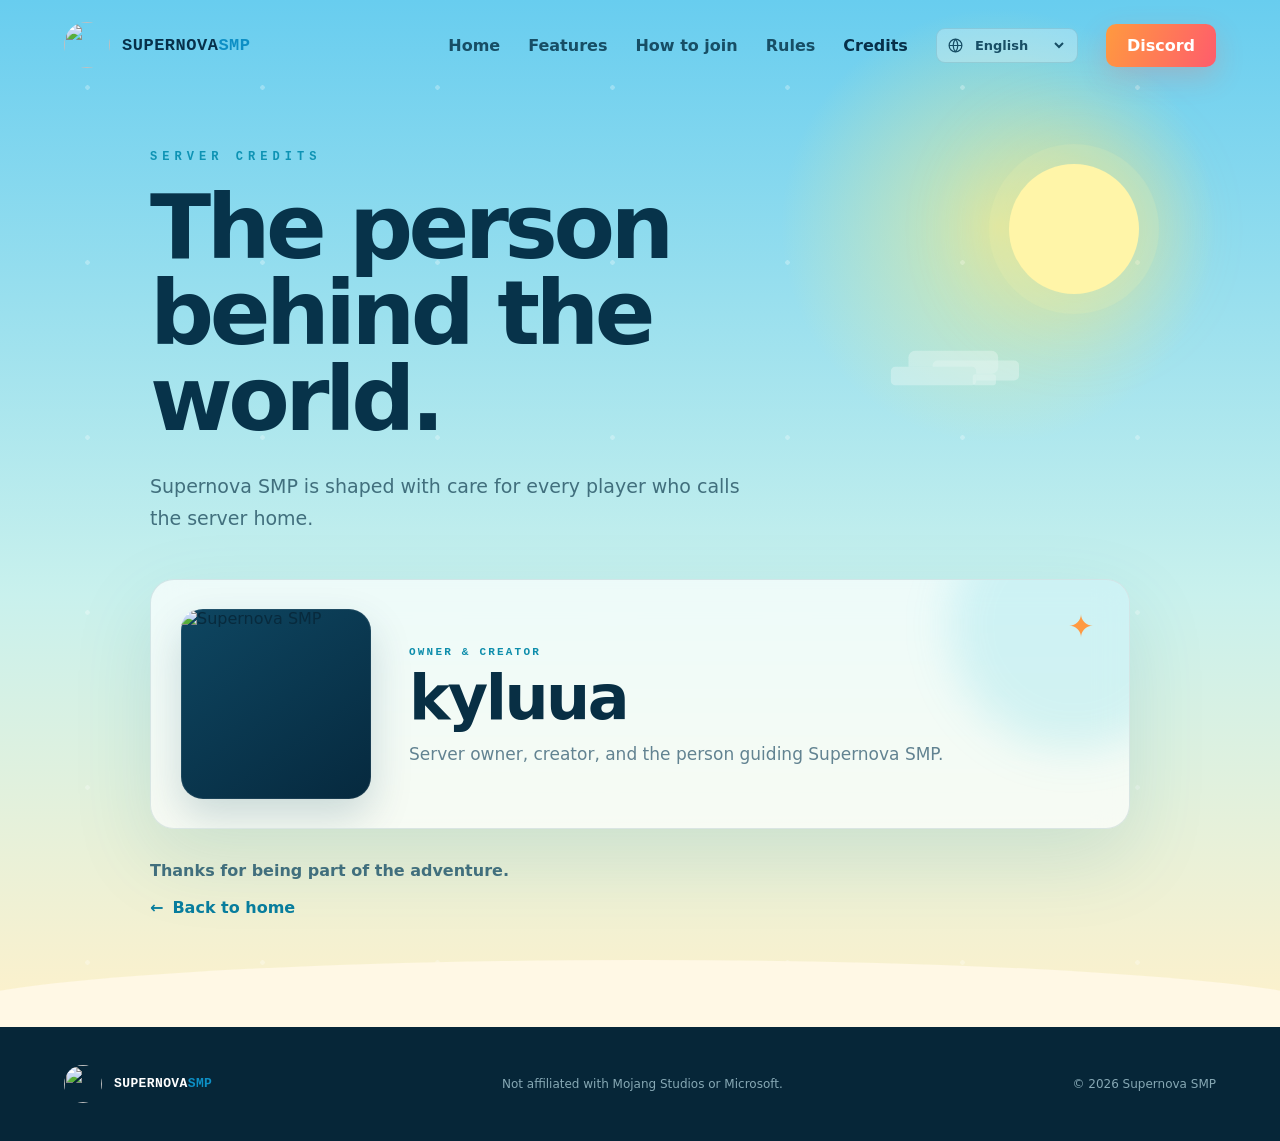
==== credits.html @ 2ab664e9 "Add files via upload" ====
<!doctype html>
<html lang="en">
  <head>
    <meta charset="UTF-8" />
    <meta name="viewport" content="width=device-width, initial-scale=1.0" />
    <meta name="description" content="Credits for the Supernova SMP Minecraft server." />
    <meta name="theme-color" content="#58ccf5" />
    <title>Credits — Supernova SMP</title>
    <link rel="icon" href="assets/supernova-mark.svg" type="image/svg+xml" />
    <link rel="stylesheet" href="styles.css" />
    <script src="script.js" defer></script>
  </head>
  <body data-page="credits">
    <a class="skip-link" href="#main">Skip to content</a>

    <header class="site-header" data-header>
      <a class="brand" href="index.html" aria-label="Supernova SMP home">
        <img src="assets/supernova-logo-transparent.png" alt="" width="46" height="46" />
        <span>SUPERNOVA<span>SMP</span></span>
      </a>

      <button class="menu-button" type="button" aria-label="Open navigation" aria-expanded="false" data-menu-button>
        <span></span><span></span>
      </button>

      <nav class="site-nav" aria-label="Main navigation" data-i18n-aria-label="mainNavigation" data-nav>
        <a href="index.html" data-i18n="navHome">Home</a>
        <a href="index.html#features" data-i18n="navFeatures">Features</a>
        <a href="index.html#join" data-i18n="navJoin">How to join</a>
        <a href="rules.html" data-i18n="navRules">Rules</a>
        <a class="active-link" href="credits.html" aria-current="page" data-i18n="navCredits">Credits</a>
        <div class="language-picker">
          <svg viewBox="0 0 24 24" aria-hidden="true"><circle cx="12" cy="12" r="9"/><path d="M3 12h18M12 3a14 14 0 0 1 0 18M12 3a14 14 0 0 0 0 18"/></svg>
          <label class="visually-hidden" for="language-select" data-i18n="languageLabel">Language</label>
          <select id="language-select" data-language-select aria-label="Language">
            <option value="en">English</option>
            <option value="de">Deutsch</option>
            <option value="es">Español</option>
            <option value="fr">Français</option>
            <option value="pt">Português</option>
          </select>
        </div>
        <a class="nav-cta" href="#" data-link="discord" data-i18n="navDiscord">Discord</a>
      </nav>
    </header>

    <main id="main" class="credits-main">
      <div class="credits-sun" aria-hidden="true"></div>
      <div class="cloud credits-cloud" aria-hidden="true"></div>
      <section class="credits-shell" aria-labelledby="credits-title">
        <div class="credits-heading reveal">
          <p class="kicker" data-i18n="creditsKicker">SERVER CREDITS</p>
          <h1 id="credits-title" data-i18n="creditsTitle">The person behind the world.</h1>
          <p data-i18n="creditsIntro">Supernova SMP is shaped with care for every player who calls the server home.</p>
        </div>

        <article class="owner-card reveal">
          <div class="owner-logo-wrap">
            <img src="assets/supernova-logo-transparent.png" alt="Supernova SMP" />
          </div>
          <div class="owner-details">
            <span class="owner-role" data-i18n="creditsRole">OWNER & CREATOR</span>
            <h2>kyluua</h2>
            <p data-i18n="creditsOwnerCopy">Server owner, creator, and the person guiding Supernova SMP.</p>
          </div>
          <span class="owner-sparkle" aria-hidden="true">✦</span>
        </article>

        <p class="credits-thanks reveal" data-i18n="creditsThanks">Thanks for being part of the adventure.</p>
        <a class="back-home reveal" href="index.html"><span>←</span> <b data-i18n="backHome">Back to home</b></a>
      </section>
    </main>

    <footer class="site-footer">
      <a class="brand footer-brand" href="index.html">
        <img src="assets/supernova-logo-transparent.png" alt="" width="38" height="38" />
        <span>SUPERNOVA<span>SMP</span></span>
      </a>
      <p data-i18n="disclaimer">Not affiliated with Mojang Studios or Microsoft.</p>
      <p>© <span data-year></span> Supernova SMP</p>
    </footer>

    <div class="toast" role="status" aria-live="polite" data-toast data-i18n="copiedToast">Server IP copied!</div>
  </body>
</html>
---- styles.css ----
:root {
  --ink: #070713;
  --ink-soft: #0d0d20;
  --cream: #fff0cf;
  --muted: #aaa8b8;
  --orange: #ff742d;
  --pink: #ff3f76;
  --violet: #8757ff;
  --cyan: #36d9ff;
  --border: rgba(255, 255, 255, 0.11);
}

* { box-sizing: border-box; }
html { scroll-behavior: smooth; }

body {
  margin: 0;
  background: var(--ink);
  color: #fff;
  font-family: "Outfit", system-ui, sans-serif;
  overflow-x: hidden;
}

a { color: inherit; text-decoration: none; }
button, a { -webkit-tap-highlight-color: transparent; }
button { font: inherit; }

.skip-link {
  position: fixed;
  z-index: 1000;
  top: 12px;
  left: 12px;
  padding: 10px 14px;
  color: var(--ink);
  background: var(--cream);
  border-radius: 8px;
  transform: translateY(-150%);
}
.skip-link:focus { transform: translateY(0); }

.site-header {
  position: fixed;
  z-index: 100;
  inset: 0 0 auto;
  display: flex;
  align-items: center;
  justify-content: space-between;
  height: 90px;
  padding: 0 clamp(24px, 5vw, 84px);
  transition: background .25s, border-color .25s, height .25s;
}

.site-header.scrolled {
  height: 72px;
  background: rgba(7, 7, 19, .82);
  border-bottom: 1px solid var(--border);
  backdrop-filter: blur(18px);
}

.brand {
  display: inline-flex;
  align-items: center;
  gap: 12px;
  font-family: "Space Mono", monospace;
  font-weight: 700;
  font-size: 17px;
  letter-spacing: .03em;
}

.brand img { border-radius: 11px; box-shadow: 0 0 30px rgba(255, 94, 78, .22); }
.brand > span > span { color: var(--orange); }

.site-nav { display: flex; align-items: center; gap: 40px; font-weight: 600; color: #c5c1c8; }
.site-nav a { transition: color .2s, transform .2s; }
.site-nav a:hover { color: #fff; transform: translateY(-1px); }
.site-nav .nav-cta {
  padding: 12px 21px;
  color: #fff;
  background: linear-gradient(110deg, var(--orange), var(--pink));
  border-radius: 10px;
  box-shadow: 0 10px 34px rgba(255, 63, 118, .25);
}

.menu-button { display: none; }

.hero {
  position: relative;
  isolation: isolate;
  min-height: 840px;
  height: 100svh;
  overflow: hidden;
  display: grid;
  place-items: center;
  padding: 100px 24px 155px;
  background:
    radial-gradient(circle at 50% 39%, rgba(255, 197, 96, .16) 0 2%, transparent 22%),
    radial-gradient(ellipse at 50% 77%, rgba(255, 42, 103, .38), transparent 45%),
    linear-gradient(180deg, #080817 0%, #0a0920 42%, #2a123d 69%, #df304d 91%, #ff782c 100%);
}

.hero::before {
  content: "";
  position: absolute;
  z-index: -2;
  inset: 0;
  opacity: .4;
  background-image:
    radial-gradient(circle, #fff 0 1px, transparent 1.5px),
    radial-gradient(circle, #9adfff 0 1px, transparent 1.5px);
  background-position: 0 0, 70px 110px;
  background-size: 180px 180px, 260px 260px;
  mask-image: linear-gradient(to bottom, #000 0 72%, transparent 95%);
}

.hero::after {
  content: "";
  position: absolute;
  z-index: -1;
  width: 720px;
  height: 720px;
  left: 50%;
  top: 48%;
  border-radius: 50%;
  transform: translate(-50%, -50%);
  border: 1px solid rgba(255,255,255,.05);
  box-shadow: inset 0 0 80px rgba(255, 117, 74, .07);
}

.nova-glow {
  position: absolute;
  z-index: -1;
  top: 28%;
  left: 50%;
  width: 180px;
  aspect-ratio: 1;
  transform: translate(-50%, -50%);
  border-radius: 50%;
  background: #fff5d1;
  opacity: .1;
  filter: blur(2px);
  box-shadow: 0 0 35px #fff, 0 0 120px 60px rgba(255, 88, 49, .5), 0 0 280px 150px rgba(172, 63, 255, .23);
  animation: pulse 5s ease-in-out infinite;
}

.orbit { position: absolute; z-index: -1; left: 50%; top: 43%; border: 1px solid rgba(255, 207, 161, .09); border-radius: 50%; transform: translate(-50%, -50%) rotate(-10deg); }
.orbit-one { width: min(88vw, 1050px); height: 330px; }
.orbit-two { width: min(70vw, 790px); height: 230px; transform: translate(-50%, -50%) rotate(14deg); }

@keyframes pulse { 50% { transform: translate(-50%, -50%) scale(1.12); opacity: .16; } }

.hero-content { position: relative; z-index: 3; width: min(100%, 1100px); text-align: center; margin-top: -10px; }
.eyebrow, .kicker {
  margin: 0 0 30px;
  color: #ff9d57;
  font-family: "Space Mono", monospace;
  font-size: 12px;
  font-weight: 700;
  letter-spacing: .42em;
}
.eyebrow { display: flex; align-items: center; justify-content: center; gap: 22px; }
.eyebrow span { width: 54px; height: 1px; background: linear-gradient(90deg, transparent, var(--orange)); }
.eyebrow span:last-child { transform: rotate(180deg); }

.hero h1 { margin: 0; line-height: .78; }
.hero h1 > span {
  display: block;
  color: var(--cream);
  font-family: Impact, Haettenschweiler, "Arial Narrow Bold", sans-serif;
  font-size: clamp(70px, 13.7vw, 210px);
  font-weight: 900;
  letter-spacing: -.035em;
  transform: scaleX(1.04);
  background: linear-gradient(180deg, #fff0c6 7%, #ffd28b 38%, #ff862e 62%, #ff3f68 88%);
  -webkit-background-clip: text;
  background-clip: text;
  -webkit-text-fill-color: transparent;
  filter: drop-shadow(0 18px 28px rgba(255, 74, 65, .25));
}
.hero h1 small {
  display: block;
  margin-top: 32px;
  color: rgba(255,255,255,.55);
  font-family: "Space Mono", monospace;
  font-size: 11px;
  letter-spacing: .62em;
}

.hero-copy { max-width: 680px; margin: 28px auto 36px; color: #d2ccd3; font-size: clamp(17px, 1.5vw, 21px); line-height: 1.65; }
.server-wrap { width: min(100%, 560px); margin: 0 auto; }
.server-label { margin: 0 0 10px; color: rgba(255,255,255,.4); font-family: "Space Mono", monospace; font-size: 10px; letter-spacing: .34em; }

.server-address {
  width: 100%;
  min-height: 76px;
  padding: 0 0 0 27px;
  display: grid;
  grid-template-columns: 1fr auto;
  align-items: center;
  overflow: hidden;
  border: 1px solid rgba(255,255,255,.14);
  border-radius: 15px;
  color: var(--cream);
  background: rgba(7,7,24,.58);
  box-shadow: 0 18px 60px rgba(10,0,23,.28);
  font-family: "Space Mono", monospace;
  font-weight: 700;
  font-size: clamp(16px, 2.2vw, 22px);
  cursor: pointer;
  backdrop-filter: blur(12px);
  transition: border-color .2s, transform .2s;
}
.server-address:hover { border-color: rgba(255,145,91,.65); transform: translateY(-2px); }
.copy-action {
  align-self: stretch;
  display: flex;
  align-items: center;
  gap: 9px;
  padding: 0 25px;
  color: #fff;
  background: linear-gradient(110deg, var(--orange), var(--pink));
  font-family: "Outfit", sans-serif;
  font-size: 13px;
  letter-spacing: .08em;
  text-transform: uppercase;
}
.copy-action svg { width: 18px; fill: none; stroke: currentColor; stroke-width: 1.8; }

.quick-links { display: flex; justify-content: center; flex-wrap: wrap; gap: 12px; margin-top: 18px; }
.quick-link {
  min-width: 145px;
  padding: 14px 20px;
  display: inline-flex;
  justify-content: center;
  align-items: center;
  gap: 9px;
  border: 1px solid var(--border);
  border-radius: 11px;
  background: rgba(10,10,33,.48);
  color: #e7e4ec;
  font-size: 13px;
  font-weight: 700;
  text-transform: uppercase;
  letter-spacing: .06em;
  backdrop-filter: blur(10px);
  transition: transform .2s, background .2s, border-color .2s;
}
.quick-link:hover { transform: translateY(-3px); background: rgba(255,255,255,.1); border-color: rgba(255,255,255,.25); }
.quick-link svg { width: 19px; height: 19px; fill: none; stroke: currentColor; stroke-width: 1.8; stroke-linecap: round; stroke-linejoin: round; }

.world-edge { position: absolute; z-index: 2; left: 0; right: 0; bottom: -2px; height: 120px; pointer-events: none; }
.terrain { position: absolute; inset: 0; }
.terrain-back { background: #13132b; clip-path: polygon(0 78%, 6% 43%, 10% 62%, 15% 18%, 21% 55%, 27% 9%, 33% 55%, 39% 22%, 45% 60%, 51% 12%, 58% 51%, 65% 25%, 72% 60%, 79% 14%, 86% 57%, 93% 30%, 100% 53%, 100% 100%, 0 100%); opacity: .72; }
.terrain-front { background: var(--ink); clip-path: polygon(0 67%, 5% 85%, 11% 41%, 17% 73%, 24% 30%, 30% 75%, 36% 46%, 42% 82%, 49% 40%, 55% 76%, 62% 33%, 69% 74%, 76% 46%, 83% 82%, 90% 39%, 96% 72%, 100% 56%, 100% 100%, 0 100%); }
.scroll-cue { position: absolute; z-index: 4; bottom: 22px; left: clamp(24px, 5vw, 84px); display: flex; align-items: center; gap: 12px; color: rgba(255,255,255,.48); font-family: "Space Mono", monospace; font-size: 9px; letter-spacing: .3em; }
.scroll-cue span { font-size: 17px; animation: bounce 1.8s infinite; }
@keyframes bounce { 50% { transform: translateY(5px); } }

.section { padding: 130px clamp(24px, 7vw, 120px); }
.feature-section { background: var(--ink); }
.section-heading { max-width: 760px; margin-bottom: 65px; }
.kicker { margin-bottom: 20px; }
.section h2 { margin: 0; font-size: clamp(45px, 6vw, 82px); letter-spacing: -.045em; line-height: .98; }
.section h2 em { color: var(--orange); font-style: normal; }
.section-heading > p:last-child, .join-content > p { color: var(--muted); font-size: 18px; line-height: 1.7; }
.section-heading > p:last-child { max-width: 630px; }

.feature-grid { display: grid; grid-template-columns: repeat(3, 1fr); gap: 18px; }
.feature-card {
  position: relative;
  min-height: 365px;
  padding: 34px;
  overflow: hidden;
  border: 1px solid var(--border);
  border-radius: 20px;
  background: linear-gradient(145deg, rgba(255,255,255,.055), rgba(255,255,255,.015));
}
.feature-card::after { content: ""; position: absolute; width: 180px; height: 180px; right: -70px; top: -70px; border-radius: 50%; background: rgba(255,100,53,.12); filter: blur(35px); }
.feature-card.featured { background: linear-gradient(145deg, #261747, #121225); border-color: rgba(146,91,255,.3); transform: translateY(-22px); }
.feature-number { color: rgba(255,255,255,.28); font-family: "Space Mono", monospace; font-size: 11px; letter-spacing: .18em; }
.pixel-icon { width: 82px; height: 82px; margin: 52px 0 34px; position: relative; }
.pixel-icon::before, .pixel-icon::after { content: ""; position: absolute; }
.diamond::before { inset: 10px; background: linear-gradient(135deg, var(--cyan), #2678ff 55%, #714dff); clip-path: polygon(50% 0, 100% 40%, 50% 100%, 0 40%); filter: drop-shadow(0 12px 20px rgba(54,217,255,.28)); }
.diamond::after { inset: 19px 25px 32px; border-left: 2px solid rgba(255,255,255,.6); transform: skew(-23deg); }
.planet::before { width: 58px; height: 58px; left: 12px; top: 12px; border-radius: 50%; background: linear-gradient(145deg, #ffe08d, var(--orange) 60%, var(--pink)); box-shadow: inset -10px -10px 0 rgba(111,31,97,.27), 0 0 30px rgba(255,86,61,.25); }
.planet::after { width: 80px; height: 24px; top: 29px; left: 1px; border: 3px solid #d78aff; border-radius: 50%; transform: rotate(-13deg); }
.shield::before { inset: 6px 12px; background: linear-gradient(145deg, #ffbd55, var(--pink)); clip-path: polygon(50% 0, 88% 15%, 82% 70%, 50% 100%, 18% 70%, 12% 15%); filter: drop-shadow(0 10px 18px rgba(255,63,118,.25)); }
.shield::after { width: 13px; height: 24px; border-right: 4px solid #fff3d6; border-bottom: 4px solid #fff3d6; transform: rotate(45deg); left: 34px; top: 22px; }
.feature-card h3 { margin: 0 0 12px; font-size: 25px; }
.feature-card p { margin: 0; color: var(--muted); line-height: 1.65; }

.join-section {
  position: relative;
  isolation: isolate;
  display: grid;
  grid-template-columns: 1.2fr .8fr;
  gap: clamp(50px, 8vw, 120px);
  align-items: center;
  min-height: 650px;
  overflow: hidden;
  background:
    radial-gradient(circle at 18% 50%, rgba(255, 88, 45, .18), transparent 32%),
    linear-gradient(135deg, #0c0b20, #11102b);
  border-top: 1px solid var(--border);
  border-bottom: 1px solid var(--border);
}
.join-section::before { content: ""; position: absolute; z-index: -2; inset: 0; background-image: linear-gradient(rgba(255,255,255,.022) 1px, transparent 1px), linear-gradient(90deg, rgba(255,255,255,.022) 1px, transparent 1px); background-size: 38px 38px; mask-image: linear-gradient(90deg, #000, transparent 75%); }
.join-orb { position: absolute; z-index: -1; width: 420px; height: 420px; left: -155px; top: 50%; transform: translateY(-50%); border-radius: 50%; background: radial-gradient(circle at 65% 35%, #ffe1a4 0 3%, #ff7a2f 17%, #e92c63 48%, #6d2d98 70%, transparent 71%); box-shadow: 0 0 100px rgba(255,53,81,.17); opacity: .55; }
.join-content { max-width: 670px; }
.join-content > p { max-width: 550px; }
.large-copy { display: flex; align-items: center; gap: 28px; margin-top: 28px; padding: 17px 21px 17px 24px; border: 1px solid rgba(255,255,255,.15); border-radius: 13px; background: rgba(7,7,19,.62); color: var(--cream); font-family: "Space Mono", monospace; font-size: 16px; font-weight: 700; cursor: pointer; }
.large-copy span:last-child { padding: 8px 11px; border-radius: 7px; color: #fff; background: linear-gradient(110deg, var(--orange), var(--pink)); font-family: "Outfit", sans-serif; font-size: 11px; letter-spacing: .08em; text-transform: uppercase; }
.text-link { display: inline-block; margin-top: 26px; color: #d9baff; font-weight: 700; }
.text-link span { margin-left: 5px; }
.join-steps { list-style: none; display: grid; gap: 17px; margin: 0; padding: 0; }
.join-steps li { display: flex; align-items: center; gap: 20px; padding: 21px; border: 1px solid var(--border); border-radius: 15px; background: rgba(255,255,255,.035); }
.join-steps li > span { flex: 0 0 48px; display: grid; place-items: center; aspect-ratio: 1; border-radius: 11px; color: var(--cream); background: linear-gradient(145deg, rgba(255,125,56,.3), rgba(255,63,118,.12)); font-family: "Space Mono", monospace; font-weight: 700; }
.join-steps strong, .join-steps small { display: block; }
.join-steps strong { margin-bottom: 4px; font-size: 17px; }
.join-steps small { color: var(--muted); font-size: 14px; }

.site-footer { display: flex; align-items: center; justify-content: space-between; gap: 30px; padding: 38px clamp(24px, 5vw, 84px); background: #060610; color: #716f7c; font-size: 12px; }
.footer-brand { color: #fff; font-size: 13px; }

.toast { position: fixed; z-index: 200; left: 50%; bottom: 28px; padding: 13px 19px; border: 1px solid rgba(255,255,255,.16); border-radius: 10px; background: #18172a; color: #fff; font-weight: 600; box-shadow: 0 16px 50px rgba(0,0,0,.4); transform: translate(-50%, 120px); opacity: 0; transition: transform .3s, opacity .3s; }
.toast.show { transform: translate(-50%, 0); opacity: 1; }

.reveal { opacity: 0; transform: translateY(24px); transition: opacity .7s ease, transform .7s ease; }
.reveal.visible { opacity: 1; transform: translateY(0); }

@media (max-width: 900px) {
  .site-header { height: 76px; padding-inline: 22px; }
  .menu-button { position: relative; z-index: 2; display: block; width: 42px; height: 42px; border: 1px solid var(--border); border-radius: 9px; background: rgba(255,255,255,.04); }
  .menu-button span { position: absolute; left: 11px; width: 18px; height: 2px; background: #fff; transition: transform .2s, top .2s; }
  .menu-button span:first-child { top: 15px; }
  .menu-button span:last-child { top: 24px; }
  .menu-button[aria-expanded="true"] span:first-child { top: 20px; transform: rotate(45deg); }
  .menu-button[aria-expanded="true"] span:last-child { top: 20px; transform: rotate(-45deg); }
  .site-nav { position: fixed; inset: 0; display: grid; place-content: center; gap: 28px; background: rgba(7,7,19,.97); font-size: 25px; text-align: center; transform: translateY(-100%); opacity: 0; transition: transform .3s, opacity .3s; }
  .site-nav.open { transform: translateY(0); opacity: 1; }
  .site-nav .nav-cta { font-size: 17px; }
  .hero { min-height: 790px; padding-bottom: 145px; }
  .feature-grid { grid-template-columns: 1fr; }
  .feature-card { min-height: 310px; }
  .feature-card.featured { transform: none; }
  .pixel-icon { margin: 38px 0 25px; }
  .join-section { grid-template-columns: 1fr; }
}

@media (max-width: 560px) {
  .brand { font-size: 14px; gap: 9px; }
  .brand img { width: 39px; height: 39px; }
  .hero { min-height: 760px; padding-inline: 17px; }
  .eyebrow { gap: 11px; font-size: 9px; letter-spacing: .28em; }
  .eyebrow span { width: 24px; }
  .hero h1 > span { font-size: clamp(52px, 18vw, 90px); }
  .hero h1 small { margin-top: 25px; font-size: 8px; letter-spacing: .45em; }
  .hero-copy { margin-top: 24px; font-size: 16px; }
  .server-address { min-height: 66px; padding-left: 15px; font-size: 14px; }
  .copy-action { padding: 0 15px; }
  .copy-action > span { display: none; }
  .quick-link { min-width: 0; flex: 1 1 30%; padding-inline: 10px; font-size: 11px; }
  .quick-link svg { width: 16px; }
  .scroll-cue { display: none; }
  .section { padding: 90px 20px; }
  .section-heading { margin-bottom: 40px; }
  .feature-card { padding: 27px; }
  .join-orb { opacity: .28; }
  .large-copy { width: 100%; justify-content: space-between; gap: 12px; font-size: 13px; padding-left: 15px; }
  .large-copy span:last-child { font-size: 9px; }
  .site-footer { flex-direction: column; text-align: center; }
}

@media (prefers-reduced-motion: reduce) {
  *, *::before, *::after { scroll-behavior: auto !important; animation-duration: .01ms !important; animation-iteration-count: 1 !important; transition-duration: .01ms !important; }
  .reveal { opacity: 1; transform: none; }
}

/* ─────────────────────────────────────────────
   SUMMER SEASON THEME
   These overrides turn the base layout into a
   bright, blocky Minecraft beach getaway.
   ───────────────────────────────────────────── */
:root {
  --ink: #07283b;
  --ink-soft: #0b3b54;
  --cream: #fff9d8;
  --muted: #628394;
  --orange: #ff8b3d;
  --pink: #ff5f6d;
  --violet: #178ed0;
  --cyan: #25cfe8;
  --border: rgba(7, 64, 88, .13);
  --sand: #f8dea3;
}

body { background: #fffaf0; color: #082a3d; }
.site-header { color: #07304a; }
.site-header.scrolled {
  background: rgba(245, 252, 249, .88);
  border-color: rgba(7, 64, 88, .1);
  box-shadow: 0 8px 30px rgba(3, 79, 106, .08);
}
.brand img {
  object-fit: cover;
  border-radius: 50%;
  mix-blend-mode: normal;
  box-shadow: none;
}
.brand > span > span { color: #0d8fc5; }
.site-nav { gap: 28px; color: #174e65; }
.site-nav a:hover { color: #052f46; }
.site-nav .nav-cta {
  color: #fff;
  background: linear-gradient(110deg, #ff9a3f, #ff5c6c);
  box-shadow: 0 10px 28px rgba(255, 102, 82, .24);
}
.language-picker {
  display: inline-flex;
  align-items: center;
  gap: 7px;
  padding: 8px 10px;
  border: 1px solid rgba(7, 64, 88, .13);
  border-radius: 9px;
  background: rgba(255,255,255,.28);
}
.language-picker svg {
  width: 17px;
  height: 17px;
  fill: none;
  stroke: currentColor;
  stroke-width: 1.7;
}
.language-picker select {
  max-width: 104px;
  border: 0;
  outline: 0;
  color: inherit;
  background: transparent;
  font: inherit;
  font-size: 13px;
  font-weight: 700;
  cursor: pointer;
}
.language-picker option { color: #082d42; background: #fff; }
.eyebrow b, .scroll-cue b, .text-link b { font: inherit; }

.hero {
  min-height: 900px;
  padding-top: 92px;
  padding-bottom: 175px;
  background:
    linear-gradient(180deg, rgba(255,255,255,.18), transparent 28%),
    linear-gradient(180deg, #45b9ed 0%, #79d9f3 37%, #c7eff1 59%, #ffd092 80%, #ff9d67 100%);
}
.hero::before {
  opacity: .22;
  background-image:
    radial-gradient(circle, #fff 0 2px, transparent 2.5px),
    radial-gradient(circle, #fff 0 1px, transparent 1.5px);
  background-position: 30px 40px, 80px 130px;
  background-size: 210px 210px, 150px 150px;
  mask-image: linear-gradient(to bottom, #000, transparent 66%);
}
.hero::after {
  width: 620px;
  height: 620px;
  top: 38%;
  border-color: rgba(255,255,255,.17);
  box-shadow: 0 0 0 80px rgba(255,255,255,.025), 0 0 0 160px rgba(255,255,255,.018);
}
.hero-content { margin-top: 2px; width: min(100%, 920px); }
.eyebrow { margin-bottom: 12px; color: #075a7c; text-shadow: 0 1px rgba(255,255,255,.3); }
.eyebrow span { background: linear-gradient(90deg, transparent, #137ca0); }
.hero-logo {
  display: block;
  width: clamp(310px, 41vw, 475px);
  max-height: 48vh;
  object-fit: contain;
  margin: -14px auto -18px;
  mix-blend-mode: normal;
  filter: drop-shadow(0 23px 28px rgba(4, 76, 105, .19));
}
.visually-hidden {
  position: absolute !important;
  width: 1px !important;
  height: 1px !important;
  padding: 0 !important;
  margin: -1px !important;
  overflow: hidden !important;
  clip: rect(0, 0, 0, 0) !important;
  white-space: nowrap !important;
  border: 0 !important;
}
.hero-copy {
  max-width: 650px;
  margin-top: 10px;
  margin-bottom: 24px;
  color: #174f65;
  font-weight: 600;
  text-shadow: 0 1px rgba(255,255,255,.35);
}
.server-label { color: rgba(7, 48, 73, .56); }
.server-address {
  color: #0a3b54;
  background: rgba(255,255,255,.7);
  border-color: rgba(7, 84, 112, .16);
  box-shadow: 0 18px 55px rgba(7, 99, 128, .12);
}
.server-address:hover { border-color: rgba(8, 139, 176, .5); }
.copy-action { background: linear-gradient(110deg, #ff9b3d, #ff5f6d); }
.quick-link {
  color: #0b4b66;
  background: rgba(255,255,255,.6);
  border-color: rgba(7, 86, 113, .12);
  box-shadow: 0 8px 20px rgba(0, 106, 137, .07);
}
.quick-link:hover { background: rgba(255,255,255,.85); border-color: rgba(7, 86, 113, .25); }

.sun {
  position: absolute;
  z-index: -1;
  top: 18%;
  right: 12%;
  width: 118px;
  aspect-ratio: 1;
  border-radius: 50%;
  background: #fff6b1;
  box-shadow: 0 0 0 18px rgba(255,246,177,.1), 0 0 65px 32px rgba(255,232,119,.38);
  animation: pulse 5s ease-in-out infinite;
}
.cloud {
  position: absolute;
  z-index: -1;
  width: 155px;
  height: 34px;
  border-radius: 8px;
  background: rgba(255,255,255,.55);
  box-shadow: 36px -25px 0 4px rgba(255,255,255,.55), 77px -10px 0 1px rgba(255,255,255,.55);
}
.cloud::after { content: ""; position: absolute; right: -36px; bottom: 0; width: 42px; height: 20px; border-radius: 5px; background: rgba(255,255,255,.55); }
.cloud-one { left: 8%; top: 24%; transform: scale(.75); }
.cloud-two { right: 17%; top: 39%; transform: scale(.48); opacity: .65; }
.cloud-three { left: 20%; top: 50%; transform: scale(.32); opacity: .42; }
.palm {
  position: absolute;
  z-index: 1;
  bottom: 75px;
  width: 230px;
  height: 340px;
  opacity: .34;
  transform-origin: bottom;
}
.palm::before {
  content: "";
  position: absolute;
  width: 34px;
  height: 265px;
  left: 105px;
  bottom: 0;
  background: #764326;
  clip-path: polygon(20% 0, 100% 0, 65% 100%, 38% 100%);
}
.palm::after {
  content: "";
  position: absolute;
  width: 230px;
  height: 145px;
  left: 20px;
  top: 0;
  background: #187c57;
  clip-path: polygon(50% 43%, 2% 15%, 39% 47%, 7% 70%, 44% 55%, 27% 100%, 52% 59%, 72% 100%, 61% 53%, 100% 75%, 66% 45%, 98% 14%);
}
.palm-left { left: -42px; transform: rotate(-8deg); }
.palm-right { right: -32px; transform: scaleX(-1) rotate(-7deg); }

.world-edge { height: 155px; }
.island { position: absolute; z-index: 1; bottom: 68px; height: 48px; background: #a8c871; opacity: .55; }
.island-left { left: -2%; width: 25%; clip-path: polygon(0 60%, 15% 37%, 27% 44%, 43% 9%, 58% 40%, 71% 22%, 86% 58%, 100% 70%, 100% 100%, 0 100%); }
.island-right { right: -2%; width: 28%; clip-path: polygon(0 69%, 18% 44%, 38% 54%, 50% 12%, 64% 42%, 81% 27%, 100% 56%, 100% 100%, 0 100%); }
.wave { position: absolute; left: -3%; width: 106%; height: 80px; border-radius: 50% 50% 0 0; }
.wave-one { z-index: 2; bottom: 34px; background: rgba(21, 181, 207, .68); clip-path: polygon(0 47%, 6% 33%, 13% 47%, 21% 28%, 31% 48%, 42% 23%, 52% 50%, 64% 31%, 75% 52%, 86% 28%, 94% 44%, 100% 31%, 100% 100%, 0 100%); }
.wave-two { z-index: 3; bottom: 9px; background: #28bdd1; clip-path: polygon(0 39%, 7% 50%, 15% 31%, 25% 48%, 36% 28%, 48% 47%, 59% 26%, 70% 45%, 81% 30%, 91% 49%, 100% 35%, 100% 100%, 0 100%); }
.wave-two::before { content: ""; position: absolute; inset: 20px 0 auto; height: 5px; background: repeating-linear-gradient(90deg, transparent 0 5%, rgba(255,255,255,.55) 5% 9%, transparent 9% 15%); }
.sand-edge { position: absolute; z-index: 4; left: -2%; right: -2%; bottom: -32px; height: 72px; border-radius: 50% 50% 0 0; background: #fff7df; }
.scroll-cue { color: rgba(7, 65, 89, .55); }

.feature-section { background: #fff7df; }
.kicker { color: #0e93b4; }
.section h2 { color: #082d42; }
.section h2 em { color: #ff7d43; }
.section-heading > p:last-child, .join-content > p { color: var(--muted); }
.feature-card {
  border-color: rgba(7, 74, 96, .1);
  background: rgba(255,255,255,.7);
  box-shadow: 0 24px 65px rgba(26, 106, 119, .08);
}
.feature-card::after { background: rgba(51, 201, 218, .15); }
.feature-card.featured {
  color: #07344b;
  background: linear-gradient(145deg, #d5f6ed, #e6fbff);
  border-color: rgba(19, 174, 190, .22);
}
.feature-number { color: rgba(7, 67, 91, .34); }
.feature-card p { color: #668695; }
.planet::before { background: linear-gradient(145deg, #fff6a0, #ffad46 60%, #ff6d62); }
.planet::after { border-color: #16aac1; }

.join-section {
  background:
    radial-gradient(circle at 15% 48%, rgba(255, 194, 76, .38), transparent 31%),
    linear-gradient(135deg, #d8f7ee, #d4f2fa);
  border-color: rgba(7, 69, 93, .1);
}
.join-section::before { background-image: linear-gradient(rgba(7,81,101,.035) 1px, transparent 1px), linear-gradient(90deg, rgba(7,81,101,.035) 1px, transparent 1px); }
.join-orb { background: radial-gradient(circle at 65% 35%, #fff9c2 0 4%, #ffd34e 28%, #ff984b 64%, transparent 65%); box-shadow: 0 0 100px rgba(255, 178, 53, .25); opacity: .75; }
.large-copy { color: #073a52; background: rgba(255,255,255,.7); border-color: rgba(7, 69, 93, .13); }
.text-link { color: #087c9f; }
.join-steps li { color: #092f43; background: rgba(255,255,255,.62); border-color: rgba(7, 69, 93, .1); }
.join-steps li > span { color: #07415c; background: linear-gradient(145deg, rgba(255,191,73,.55), rgba(255,111,84,.22)); }
.join-steps small { color: #6e8b96; }
.site-footer { background: #062638; color: #86a8b4; }
.footer-brand { color: #fff; }
.footer-brand img { mix-blend-mode: normal; }
.toast { background: #07364e; }

@media (max-width: 900px) {
  .site-nav { color: #fff; background: rgba(5, 44, 64, .97); }
  .site-nav a:hover { color: #fff; }
  .menu-button { background: rgba(255,255,255,.32); border-color: rgba(7, 64, 88, .15); }
  .menu-button span { background: #07334a; }
  .site-header:has(.site-nav.open) .menu-button span { background: #fff; }
  .language-picker { justify-self: center; background: rgba(255,255,255,.08); border-color: rgba(255,255,255,.16); }
  .language-picker select { max-width: 130px; }
  .hero { min-height: 830px; }
  .palm { opacity: .2; }
}

@media (max-width: 560px) {
  .hero { min-height: 800px; padding-top: 82px; padding-bottom: 145px; }
  .hero-logo { width: min(90vw, 350px); margin-top: -10px; margin-bottom: -12px; }
  .hero-copy { margin-top: 7px; }
  .sun { width: 78px; top: 16%; right: 7%; }
  .cloud-one { left: -11%; top: 28%; transform: scale(.45); }
  .palm { width: 160px; height: 240px; bottom: 78px; }
  .palm::before { left: 75px; width: 25px; height: 185px; }
  .palm::after { width: 165px; height: 105px; }
  .palm-left { left: -75px; }
  .palm-right { right: -70px; }
}

/* Credits page */
.site-nav .active-link { color: #07304a; }
.credits-main {
  position: relative;
  isolation: isolate;
  min-height: calc(100svh - 112px);
  overflow: hidden;
  padding: 150px clamp(24px, 8vw, 130px) 110px;
  background:
    radial-gradient(circle at 78% 22%, rgba(255, 238, 135, .62), transparent 17%),
    linear-gradient(180deg, #68cdef 0%, #c9f1ed 58%, #fff1ca 100%);
}
.credits-main::before {
  content: "";
  position: absolute;
  z-index: -2;
  inset: 0;
  opacity: .28;
  background-image: radial-gradient(circle, #fff 0 2px, transparent 2.5px);
  background-size: 175px 175px;
}
.credits-main::after {
  content: "";
  position: absolute;
  z-index: -1;
  left: -5%;
  right: -5%;
  bottom: -38px;
  height: 105px;
  border-radius: 50% 50% 0 0;
  background: #fff8e5;
}
.credits-sun {
  position: absolute;
  z-index: -1;
  right: 11%;
  top: 16%;
  width: 130px;
  aspect-ratio: 1;
  border-radius: 50%;
  background: #fff5a8;
  box-shadow: 0 0 0 20px rgba(255,245,168,.13), 0 0 70px 34px rgba(255,224,105,.28);
}
.credits-cloud { right: 21%; top: 35%; transform: scale(.55); opacity: .55; }
.credits-shell { width: min(100%, 980px); margin: 0 auto; }
.credits-heading { max-width: 760px; }
.credits-heading h1 {
  margin: 0;
  max-width: 760px;
  color: #07334a;
  font-size: clamp(52px, 7vw, 94px);
  line-height: .96;
  letter-spacing: -.05em;
}
.credits-heading > p:last-child {
  max-width: 620px;
  margin: 28px 0 44px;
  color: #416f7d;
  font-size: 19px;
  line-height: 1.7;
}
.owner-card {
  position: relative;
  display: grid;
  grid-template-columns: 190px 1fr;
  align-items: center;
  gap: 38px;
  min-height: 250px;
  padding: 28px 48px 28px 30px;
  overflow: hidden;
  border: 1px solid rgba(6, 78, 102, .12);
  border-radius: 24px;
  background: rgba(255,255,255,.68);
  box-shadow: 0 28px 80px rgba(15, 108, 126, .13);
  backdrop-filter: blur(16px);
}
.owner-card::after {
  content: "";
  position: absolute;
  right: -70px;
  top: -80px;
  width: 250px;
  height: 250px;
  border-radius: 50%;
  background: rgba(41, 197, 219, .16);
  filter: blur(22px);
}
.owner-logo-wrap {
  display: grid;
  place-items: center;
  aspect-ratio: 1;
  border-radius: 22px;
  background: linear-gradient(145deg, #0e4661, #06293e);
  box-shadow: inset 0 0 0 1px rgba(255,255,255,.08), 0 18px 42px rgba(3, 66, 91, .18);
}
.owner-logo-wrap img {
  width: 100%;
  height: 100%;
  object-fit: contain;
  border-radius: 20px;
  mix-blend-mode: normal;
}
.owner-role {
  color: #0d8dab;
  font-family: "Space Mono", monospace;
  font-size: 11px;
  font-weight: 700;
  letter-spacing: .2em;
}
.owner-details h2 {
  margin: 8px 0 12px;
  color: #082f44;
  font-size: clamp(38px, 5vw, 62px);
  line-height: 1;
  letter-spacing: -.04em;
}
.owner-details p { margin: 0; color: #628391; font-size: 17px; line-height: 1.6; }
.owner-sparkle { position: absolute; z-index: 2; right: 35px; top: 28px; color: #ff9a42; font-size: 31px; }
.credits-thanks { margin: 32px 0 18px; color: #416f7d; font-weight: 600; }
.back-home { display: inline-flex; align-items: center; gap: 9px; color: #087d9d; font-weight: 700; }
.back-home span { transition: transform .2s; }
.back-home:hover span { transform: translateX(-4px); }
.back-home b { font: inherit; }

@media (max-width: 900px) {
  .site-nav .active-link { color: #fff; }
  .credits-main { padding-top: 125px; }
}

@media (max-width: 620px) {
  .credits-main { padding: 115px 20px 90px; }
  .credits-sun { width: 80px; right: 6%; top: 13%; }
  .credits-heading > p:last-child { margin-bottom: 30px; font-size: 17px; }
  .owner-card { grid-template-columns: 1fr; gap: 22px; padding: 24px; }
  .owner-logo-wrap { width: 145px; }
  .owner-sparkle { right: 23px; top: 20px; }
}

/* Rules & guidelines page */
.rules-main { padding-bottom: 130px; }
.rules-shell { width: min(100%, 1080px); }
.rules-heading { max-width: 850px; }
.rules-heading h1 { max-width: 850px; }
.rules-grid {
  display: grid;
  grid-template-columns: repeat(2, 1fr);
  gap: 16px;
}
.rule-card {
  position: relative;
  min-height: 220px;
  padding: 30px;
  overflow: hidden;
  border: 1px solid rgba(6, 78, 102, .11);
  border-radius: 19px;
  background: rgba(255,255,255,.67);
  box-shadow: 0 18px 50px rgba(15, 108, 126, .08);
  backdrop-filter: blur(12px);
}
.rule-card::after {
  content: "";
  position: absolute;
  right: -48px;
  top: -55px;
  width: 140px;
  height: 140px;
  border-radius: 50%;
  background: rgba(42, 198, 219, .11);
}
.rule-number {
  color: #1594af;
  font-family: "Space Mono", monospace;
  font-size: 11px;
  font-weight: 700;
  letter-spacing: .18em;
}
.rule-card h2 {
  margin: 26px 0 10px;
  color: #082f44;
  font-size: 24px;
}
.rule-card p {
  margin: 0;
  color: #5e7e8c;
  line-height: 1.65;
}
.guidelines-card {
  display: grid;
  grid-template-columns: auto 1fr;
  gap: 22px;
  align-items: start;
  margin-top: 18px;
  padding: 28px 32px;
  border: 1px solid rgba(242, 155, 50, .2);
  border-radius: 19px;
  background: linear-gradient(135deg, rgba(255,248,197,.82), rgba(255,255,255,.7));
  box-shadow: 0 18px 50px rgba(172, 119, 28, .08);
}
.guidelines-card > span { color: #ff9b3d; font-size: 34px; line-height: 1; }
.guidelines-card h2 { margin: 0 0 9px; color: #563e20; font-size: 22px; }
.guidelines-card p { margin: 0; color: #776443; line-height: 1.65; }
.rules-report {
  max-width: 780px;
  margin: 30px 0 20px;
  color: #416f7d;
  font-weight: 600;
  line-height: 1.65;
}

@media (max-width: 720px) {
  .rules-grid { grid-template-columns: 1fr; }
  .rule-card { min-height: 0; }
}

@media (max-width: 520px) {
  .rule-card { padding: 25px; }
  .guidelines-card { grid-template-columns: 1fr; padding: 25px; }
}
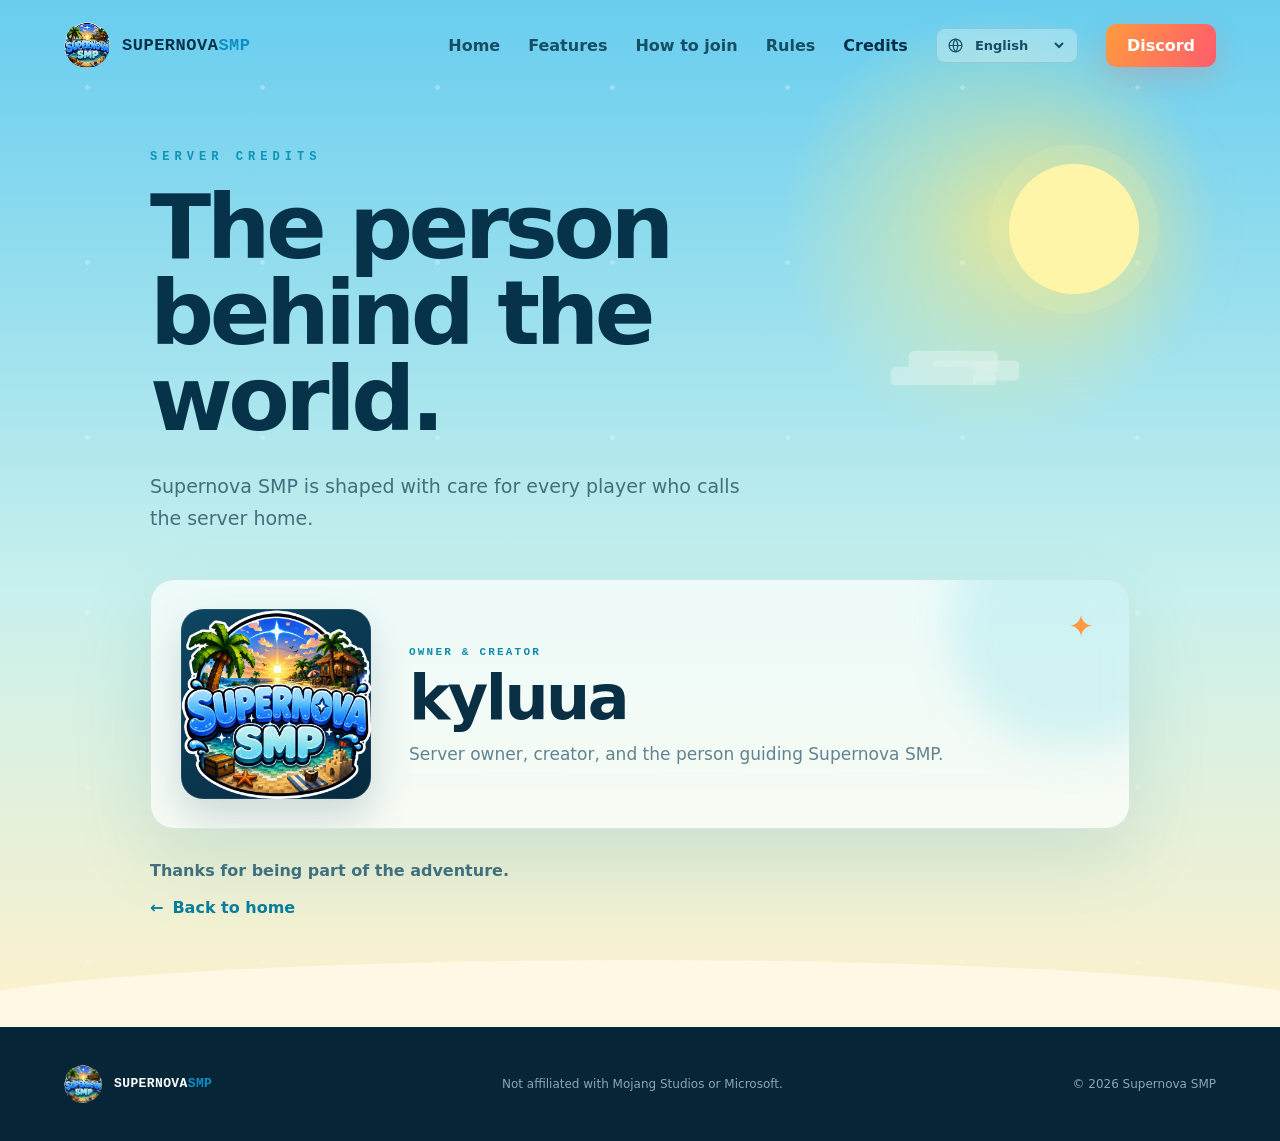
==== commit beff9795: "Add files via upload" ====
--- a/credits.html
+++ b/credits.html
@@ -6,7 +6,7 @@
     <meta name="description" content="Credits for the Supernova SMP Minecraft server." />
     <meta name="theme-color" content="#58ccf5" />
     <title>Credits — Supernova SMP</title>
-    <link rel="icon" href="assets/supernova-mark.svg" type="image/svg+xml" />
+    <link rel="icon" href="supernova-mark.svg" type="image/svg+xml" />
     <link rel="stylesheet" href="styles.css" />
     <script src="script.js" defer></script>
   </head>
@@ -15,7 +15,7 @@
 
     <header class="site-header" data-header>
       <a class="brand" href="index.html" aria-label="Supernova SMP home">
-        <img src="assets/supernova-logo-transparent.png" alt="" width="46" height="46" />
+        <img src="supernova-logo.png" alt="" width="46" height="46" />
         <span>SUPERNOVA<span>SMP</span></span>
       </a>
 
@@ -56,7 +56,7 @@
 
         <article class="owner-card reveal">
           <div class="owner-logo-wrap">
-            <img src="assets/supernova-logo-transparent.png" alt="Supernova SMP" />
+            <img src="supernova-logo.png" alt="Supernova SMP" />
           </div>
           <div class="owner-details">
             <span class="owner-role" data-i18n="creditsRole">OWNER & CREATOR</span>
@@ -73,7 +73,7 @@
 
     <footer class="site-footer">
       <a class="brand footer-brand" href="index.html">
-        <img src="assets/supernova-logo-transparent.png" alt="" width="38" height="38" />
+        <img src="supernova-logo.png" alt="" width="38" height="38" />
         <span>SUPERNOVA<span>SMP</span></span>
       </a>
       <p data-i18n="disclaimer">Not affiliated with Mojang Studios or Microsoft.</p>
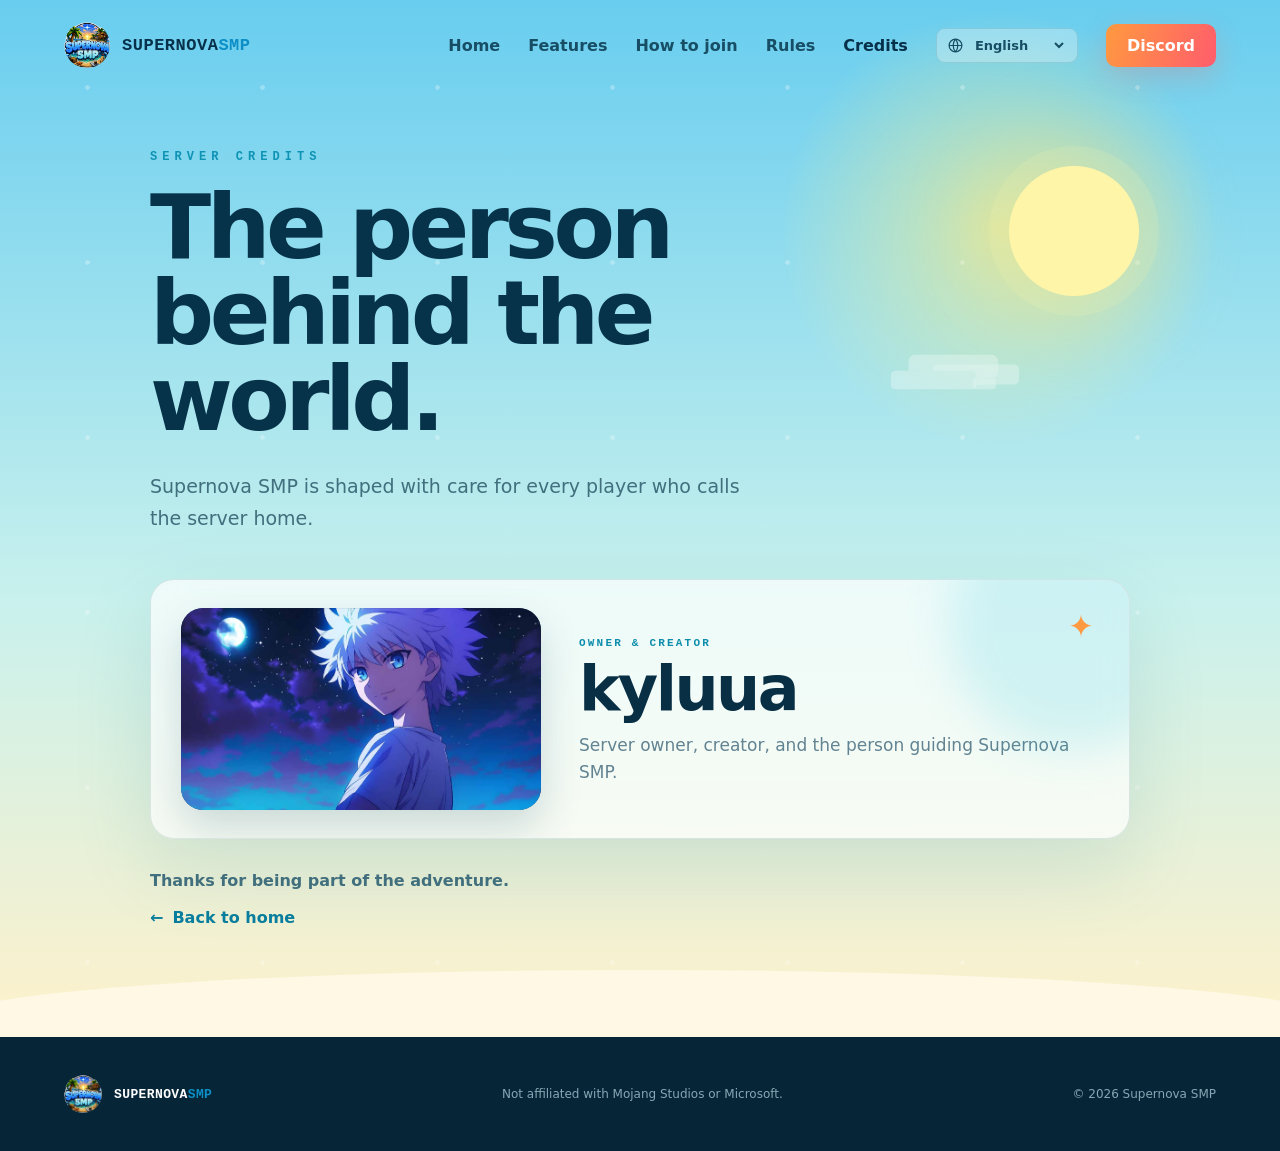
==== commit 190547d7: "Add files via upload" ====
--- a/credits.html
+++ b/credits.html
@@ -56,7 +56,7 @@
 
         <article class="owner-card reveal">
           <div class="owner-logo-wrap">
-            <img src="supernova-logo.png" alt="Supernova SMP" />
+            <img src="kyluua-profile.png" alt="kyluua" />
           </div>
           <div class="owner-details">
             <span class="owner-role" data-i18n="creditsRole">OWNER & CREATOR</span>
--- a/styles.css
+++ b/styles.css
@@ -712,7 +712,7 @@
 .owner-card {
   position: relative;
   display: grid;
-  grid-template-columns: 190px 1fr;
+  grid-template-columns: minmax(260px, 360px) 1fr;
   align-items: center;
   gap: 38px;
   min-height: 250px;
@@ -738,7 +738,8 @@
 .owner-logo-wrap {
   display: grid;
   place-items: center;
-  aspect-ratio: 1;
+  aspect-ratio: 16 / 9;
+  overflow: hidden;
   border-radius: 22px;
   background: linear-gradient(145deg, #0e4661, #06293e);
   box-shadow: inset 0 0 0 1px rgba(255,255,255,.08), 0 18px 42px rgba(3, 66, 91, .18);
@@ -746,7 +747,8 @@
 .owner-logo-wrap img {
   width: 100%;
   height: 100%;
-  object-fit: contain;
+  object-fit: cover;
+  object-position: center;
   border-radius: 20px;
   mix-blend-mode: normal;
 }
@@ -782,7 +784,7 @@
   .credits-sun { width: 80px; right: 6%; top: 13%; }
   .credits-heading > p:last-child { margin-bottom: 30px; font-size: 17px; }
   .owner-card { grid-template-columns: 1fr; gap: 22px; padding: 24px; }
-  .owner-logo-wrap { width: 145px; }
+  .owner-logo-wrap { width: 100%; max-width: 360px; }
   .owner-sparkle { right: 23px; top: 20px; }
 }
 
